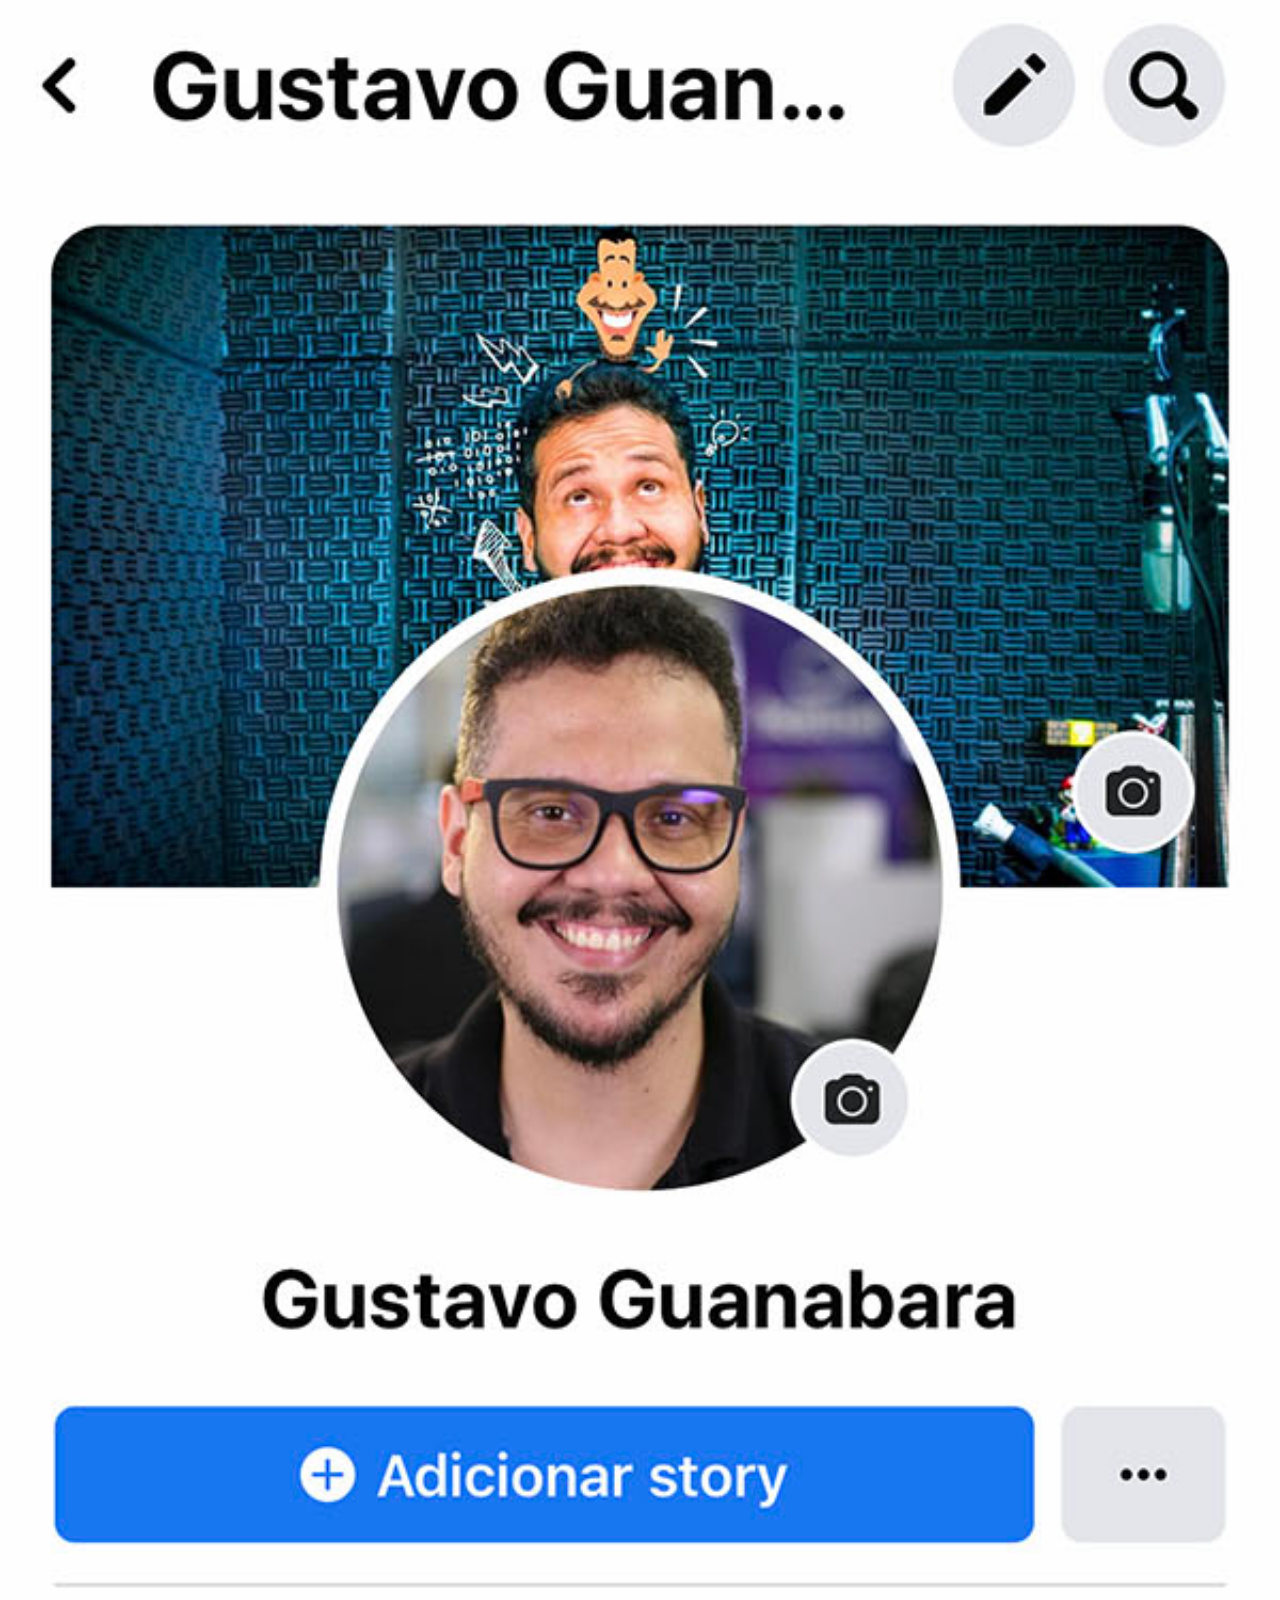
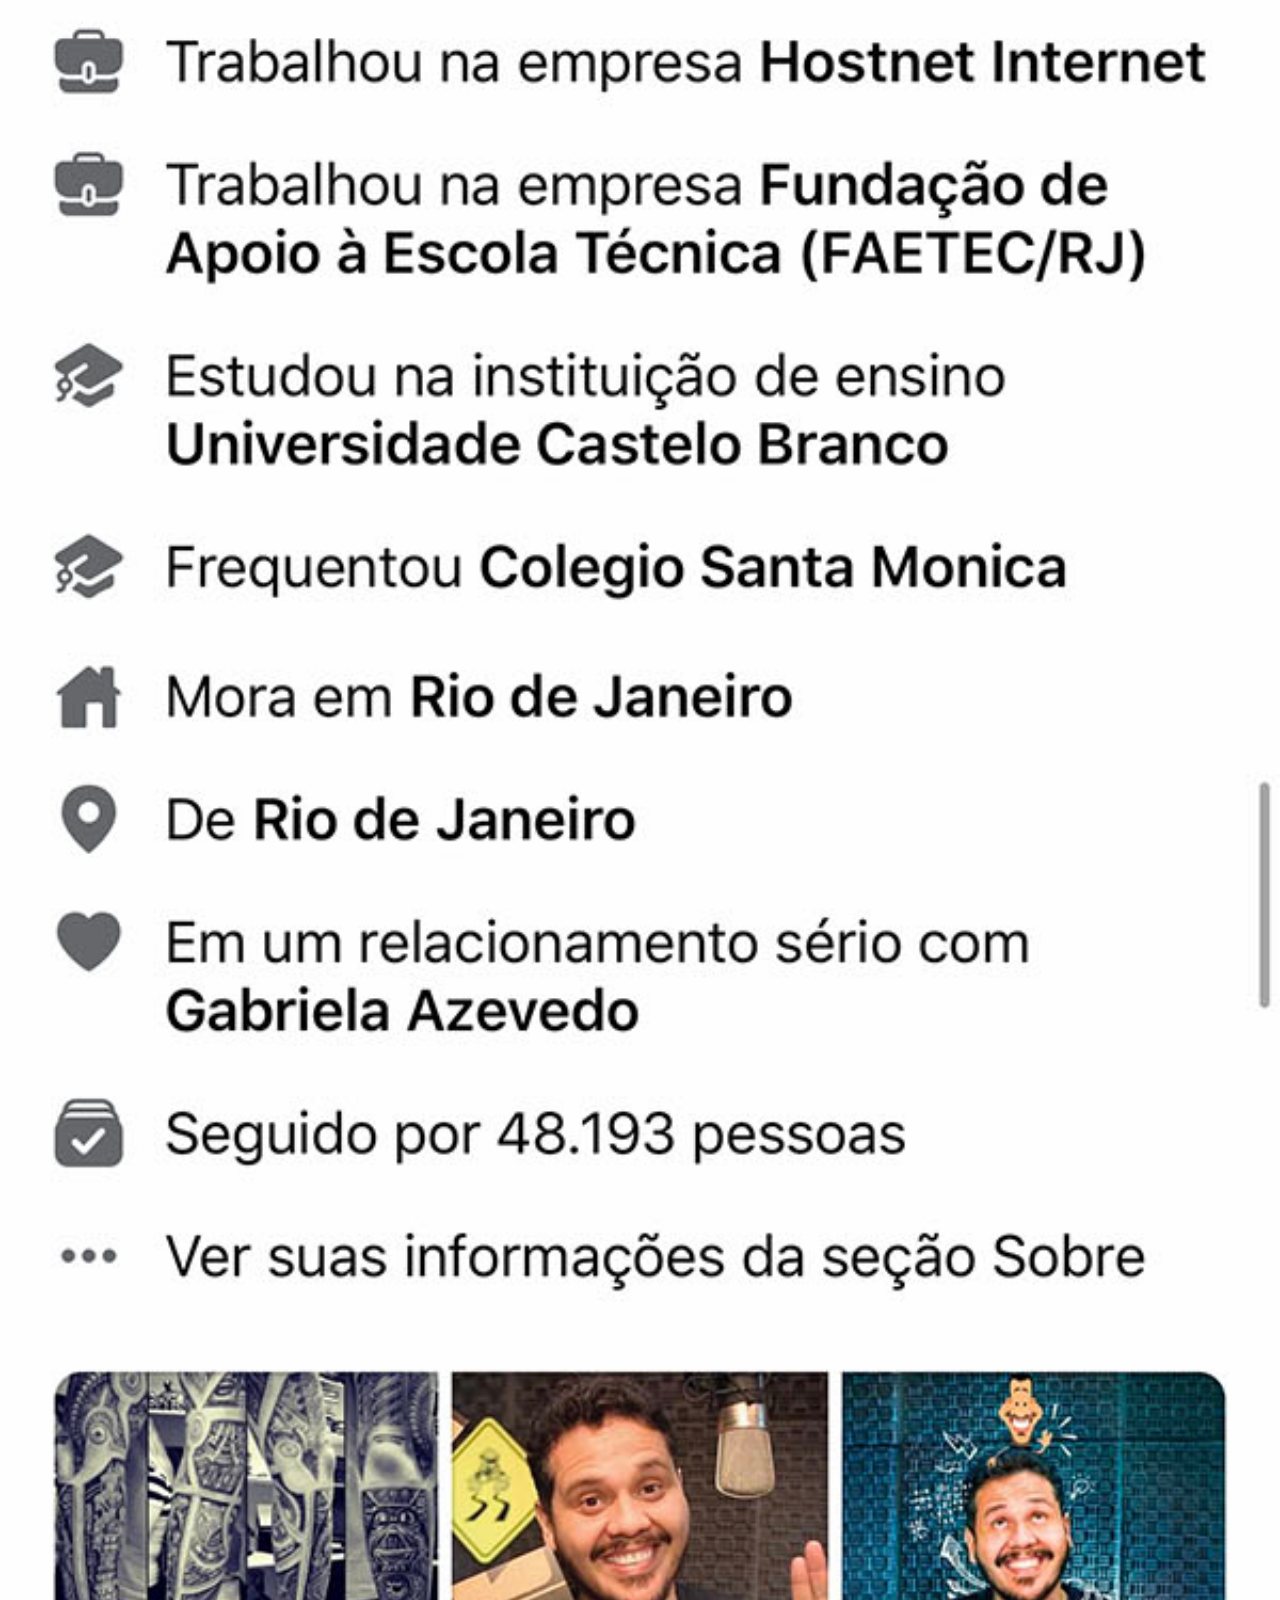
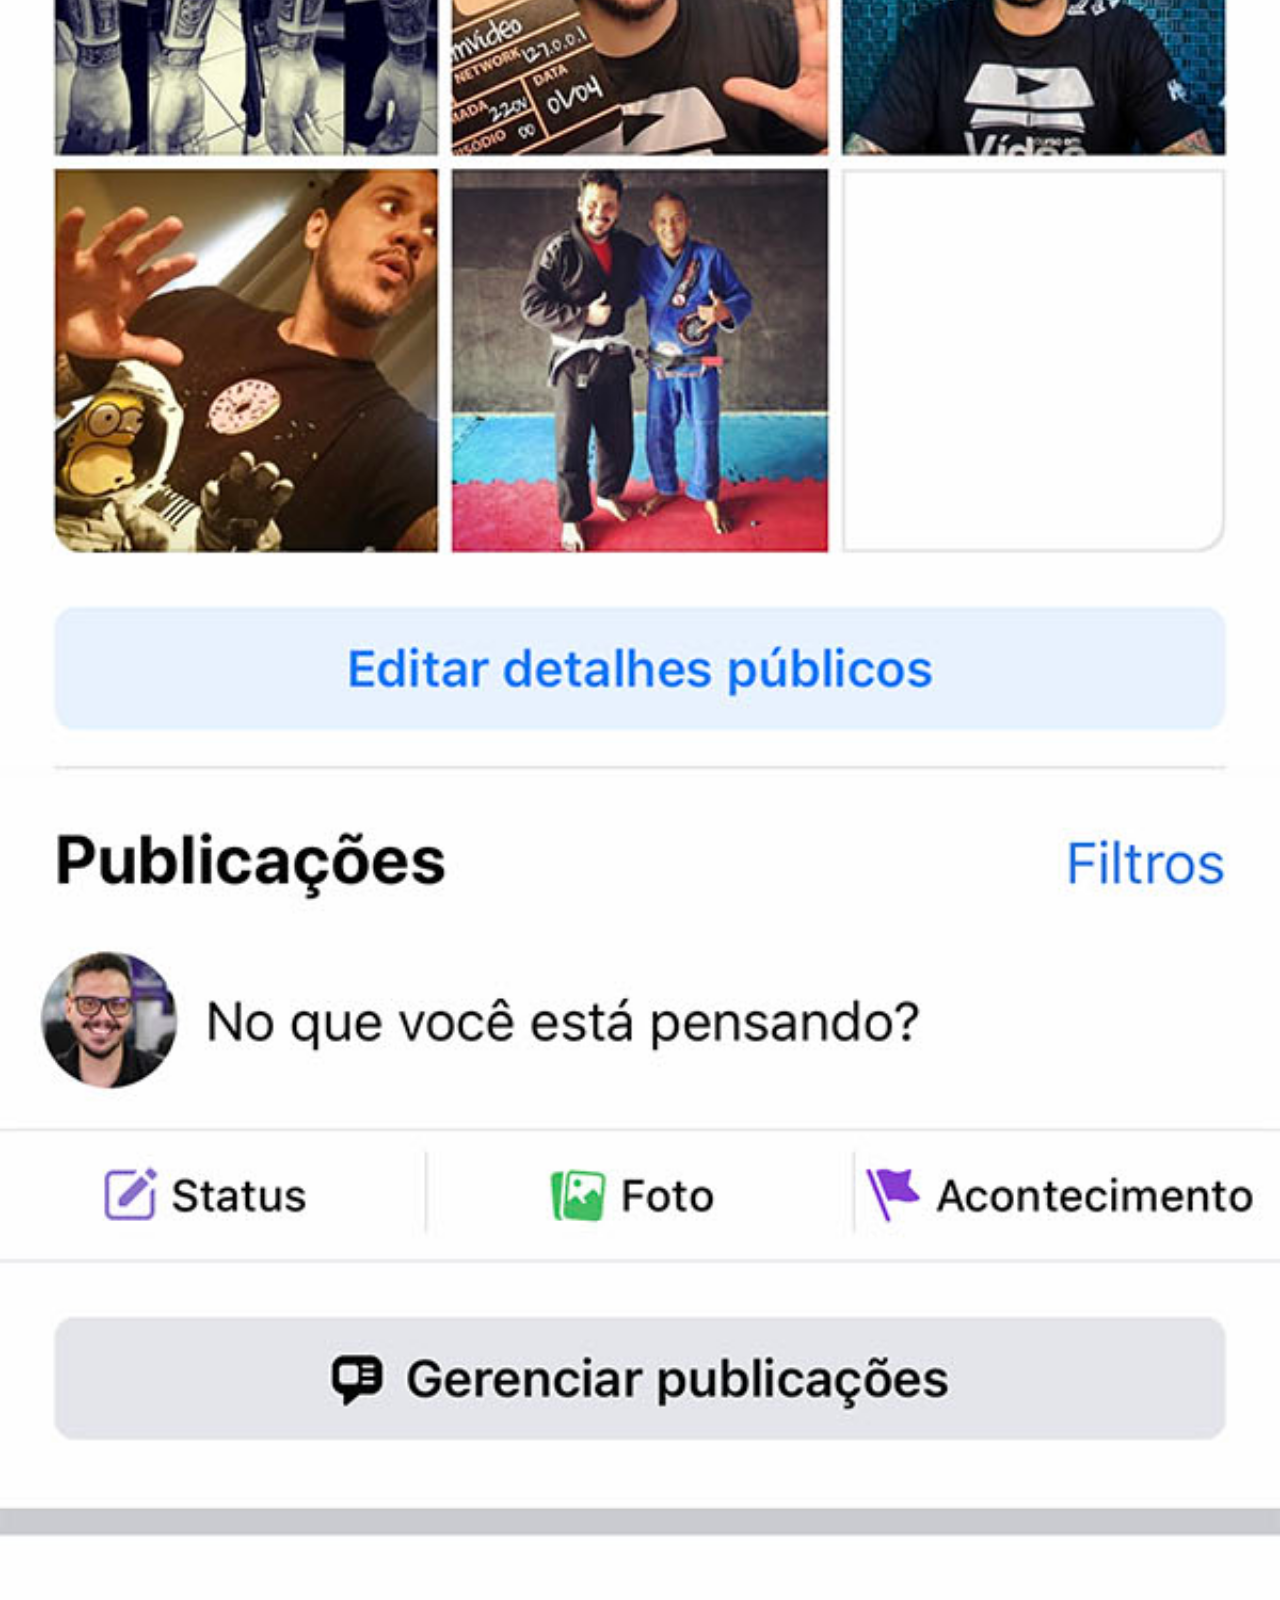
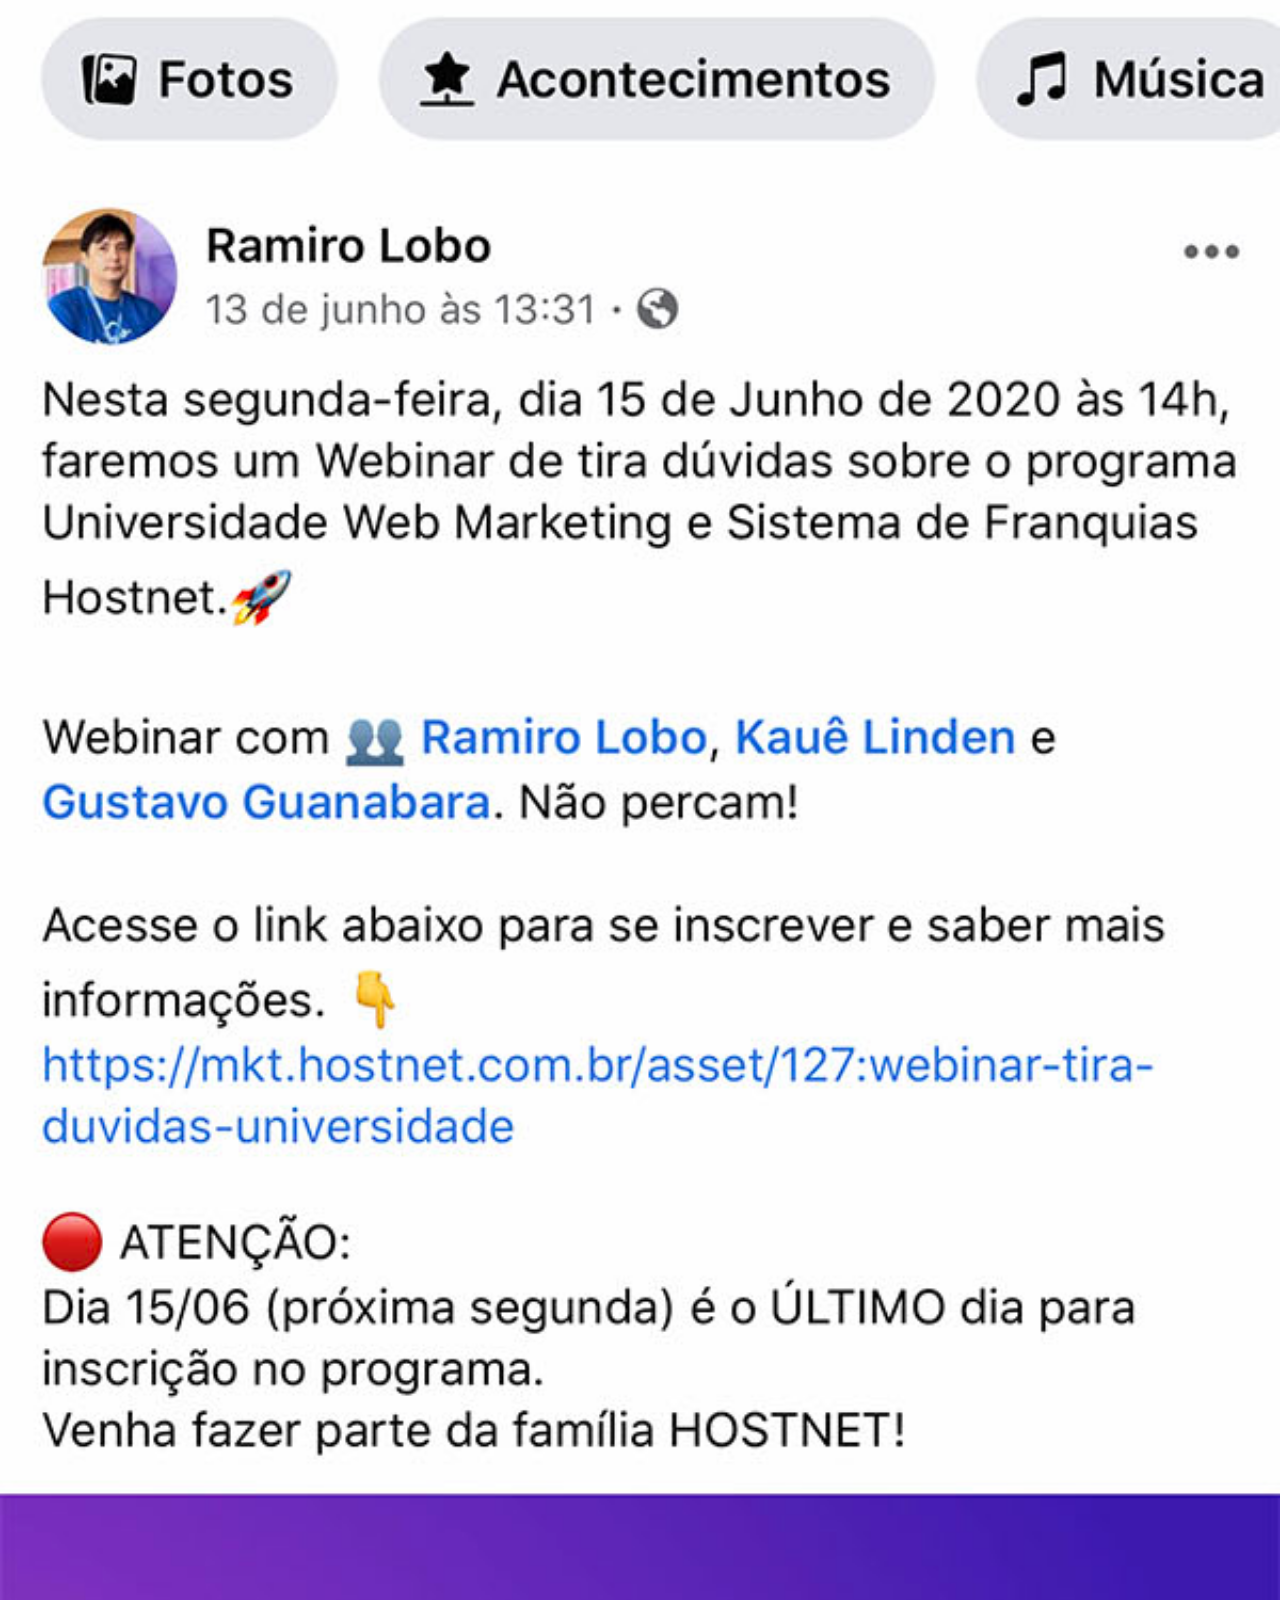
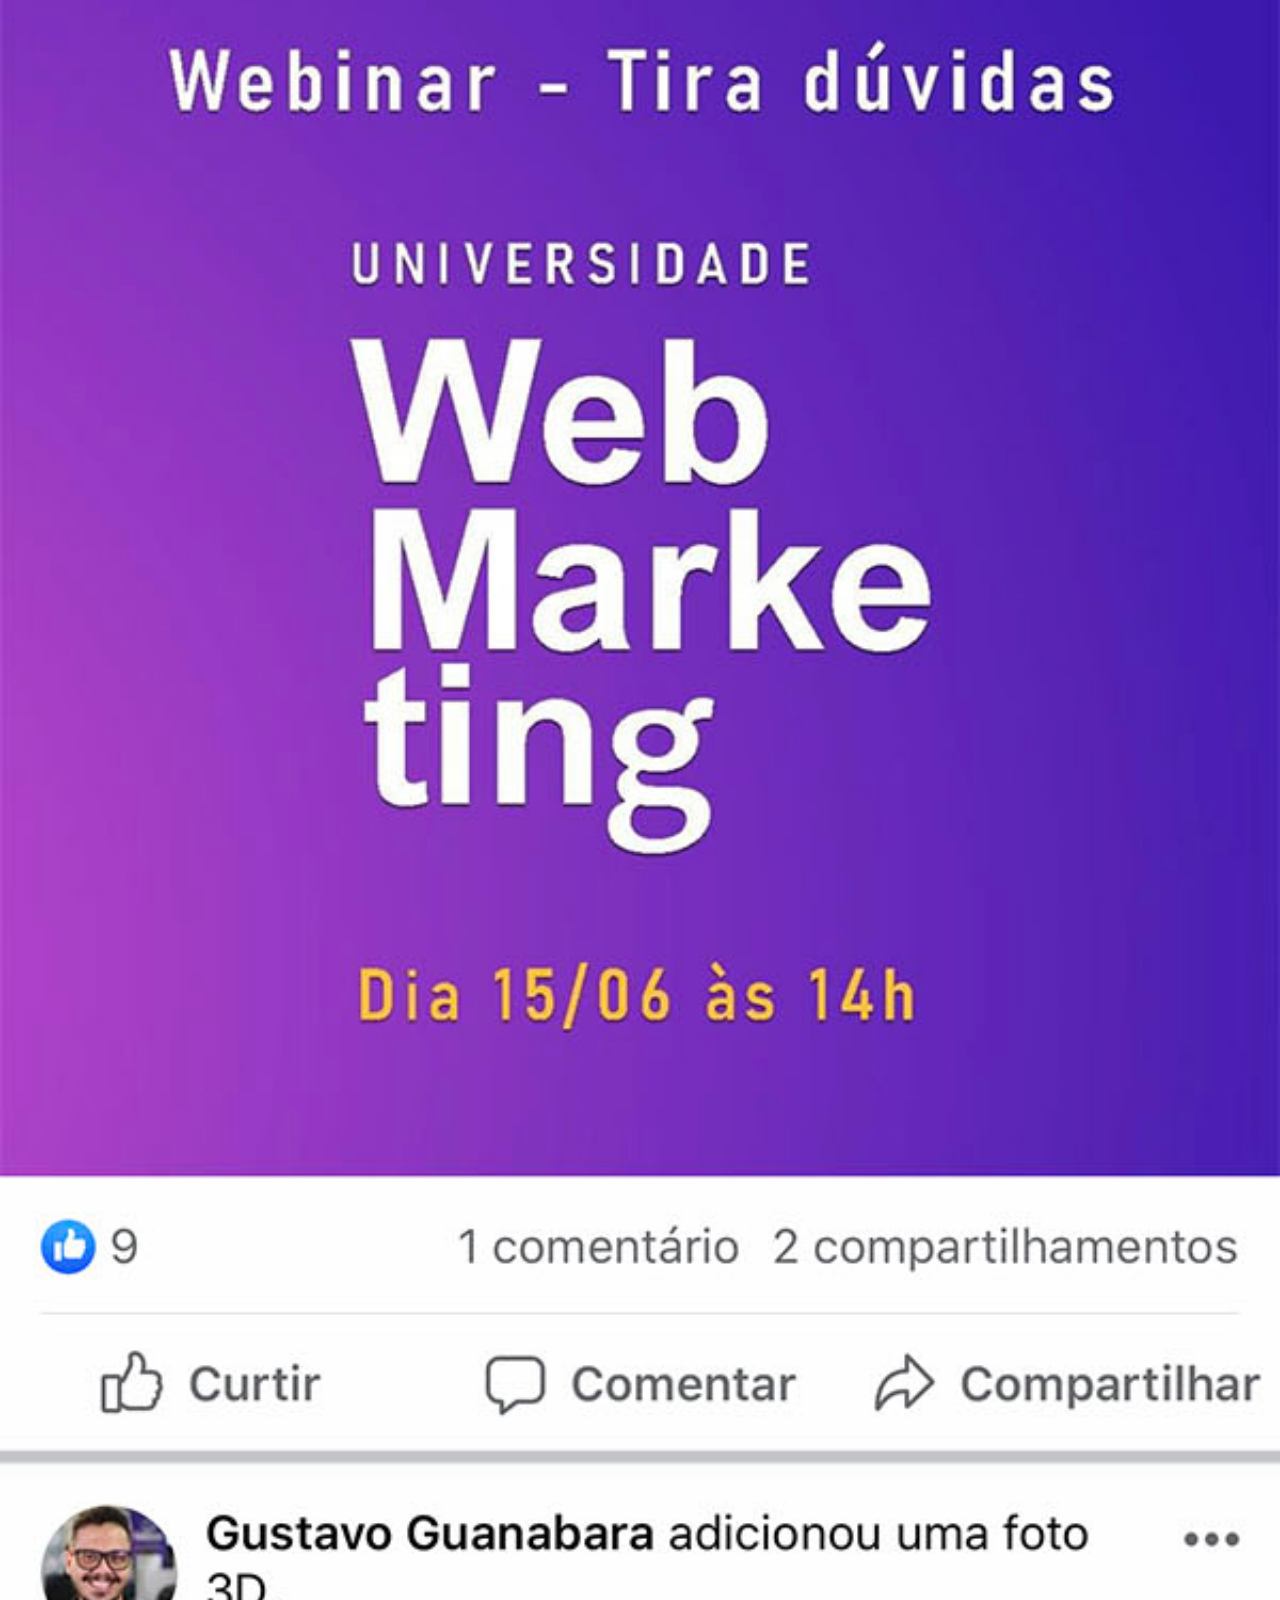
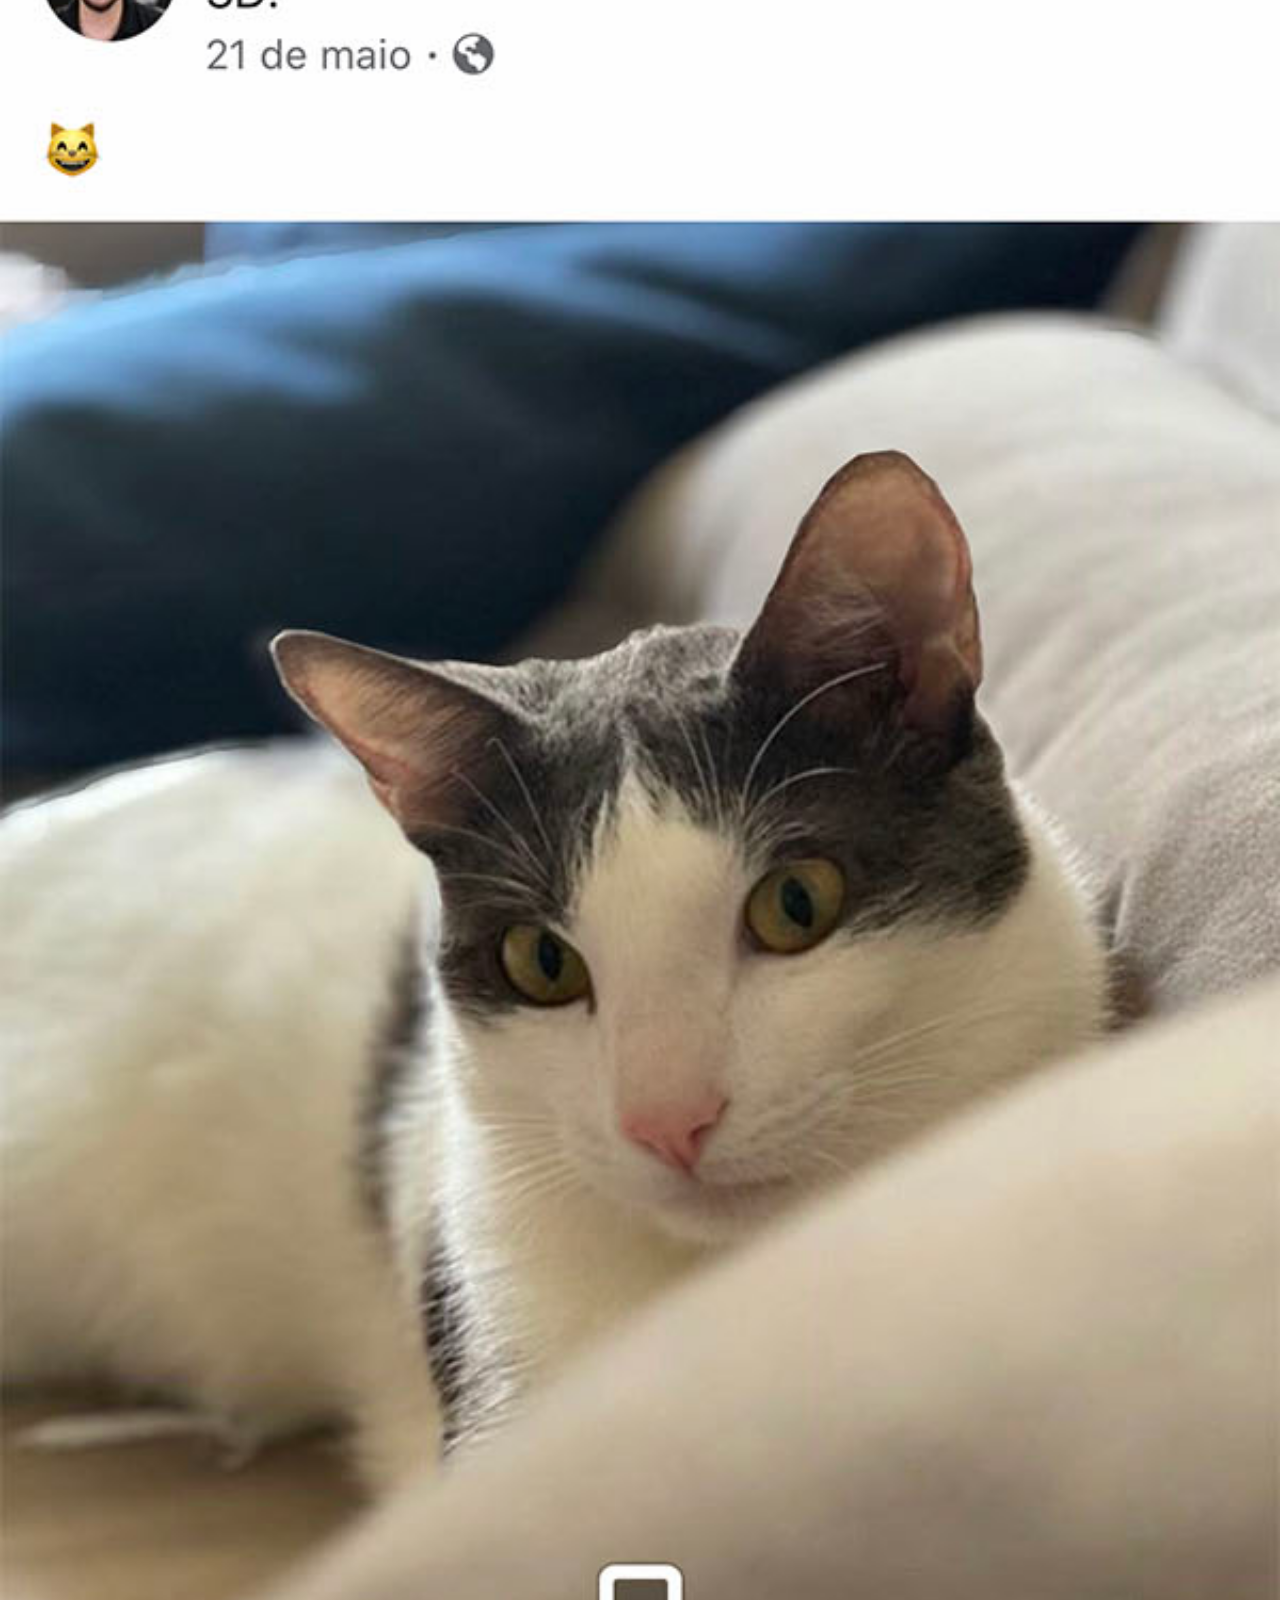
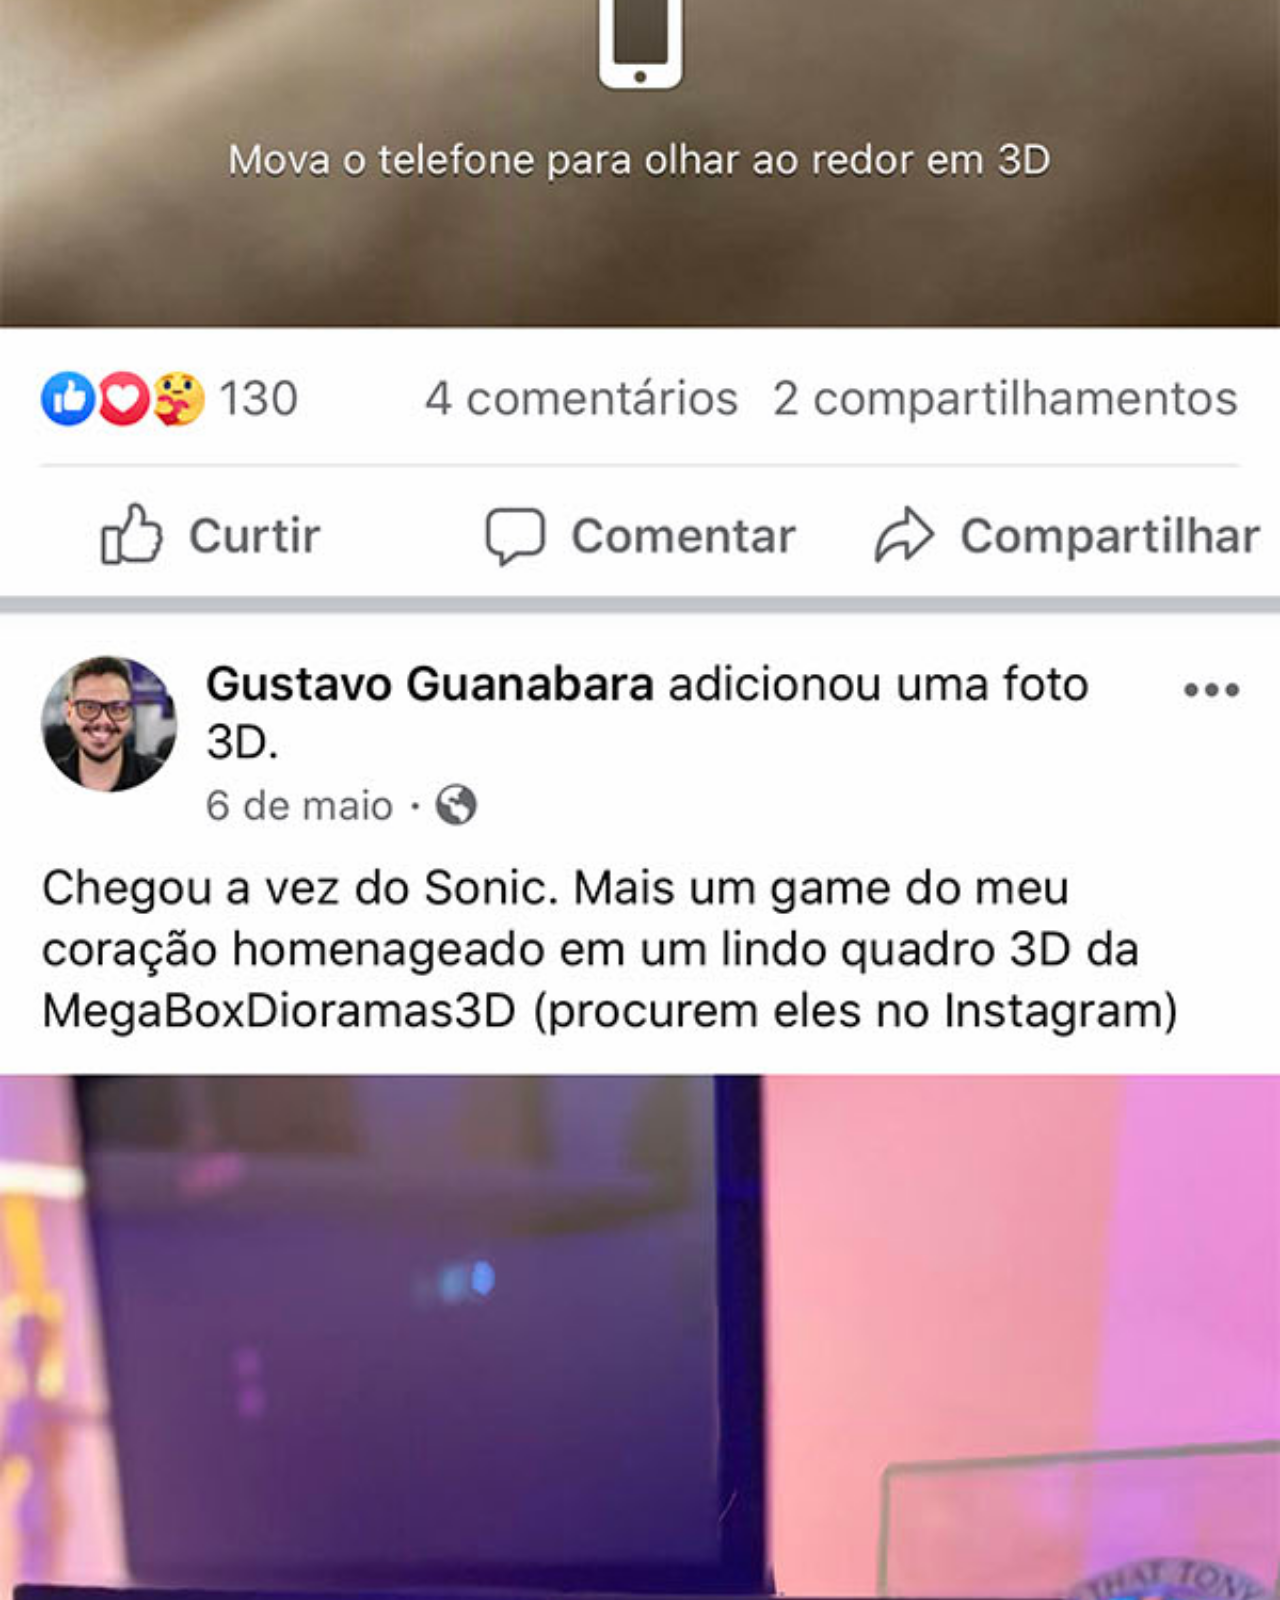
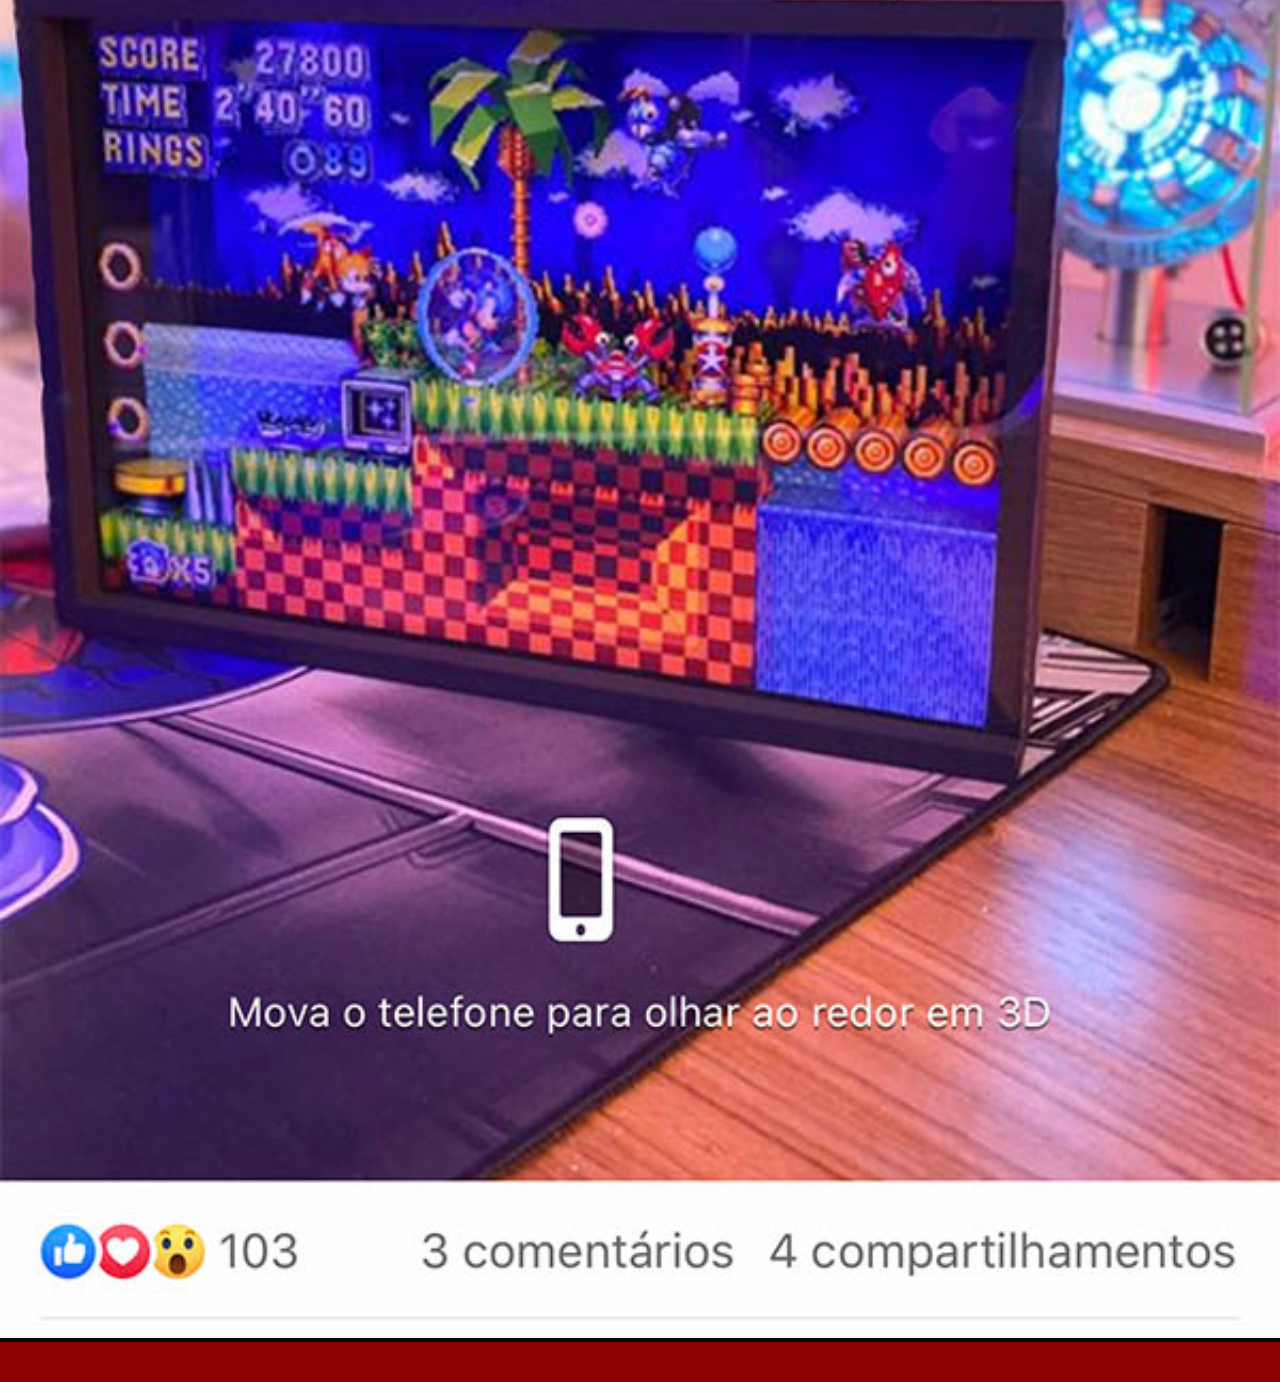
==== facebook.html @ b07ea2fc "redes sociais" ====
<!DOCTYPE html>
<html lang="en">
<head>
    <meta charset="UTF-8">
    <meta name="viewport" content="width=device-width, initial-scale=1.0">
    <title>Facebook</title>
    <link rel="stylesheet" href="/estilos/social.css">
</head>
<body>
    <img src="imagens/tela-facebook.jpg" alt="Facebook">
    <a href="https://www.facebook.com/cristhoferbrum"></a>
</body>
</html>
---- estilos/social.css ----
@charset "UTF-8";

* {
    margin: 0;
    font-family: Arial, Helvetica, sans-serif;
}

body {
    background-color: black;
}

::-webkit-scrollbar {
    width: 0;
    height: 0;
}

img {
    width: 100vw;
}

a {
    display: block;
    background-color: darkred;
    color: white;
    padding: 20px;
    text-align: center;
    font-weight: bolder;
    text-decoration: none;
}

a:hover {
    background-color: red;
}
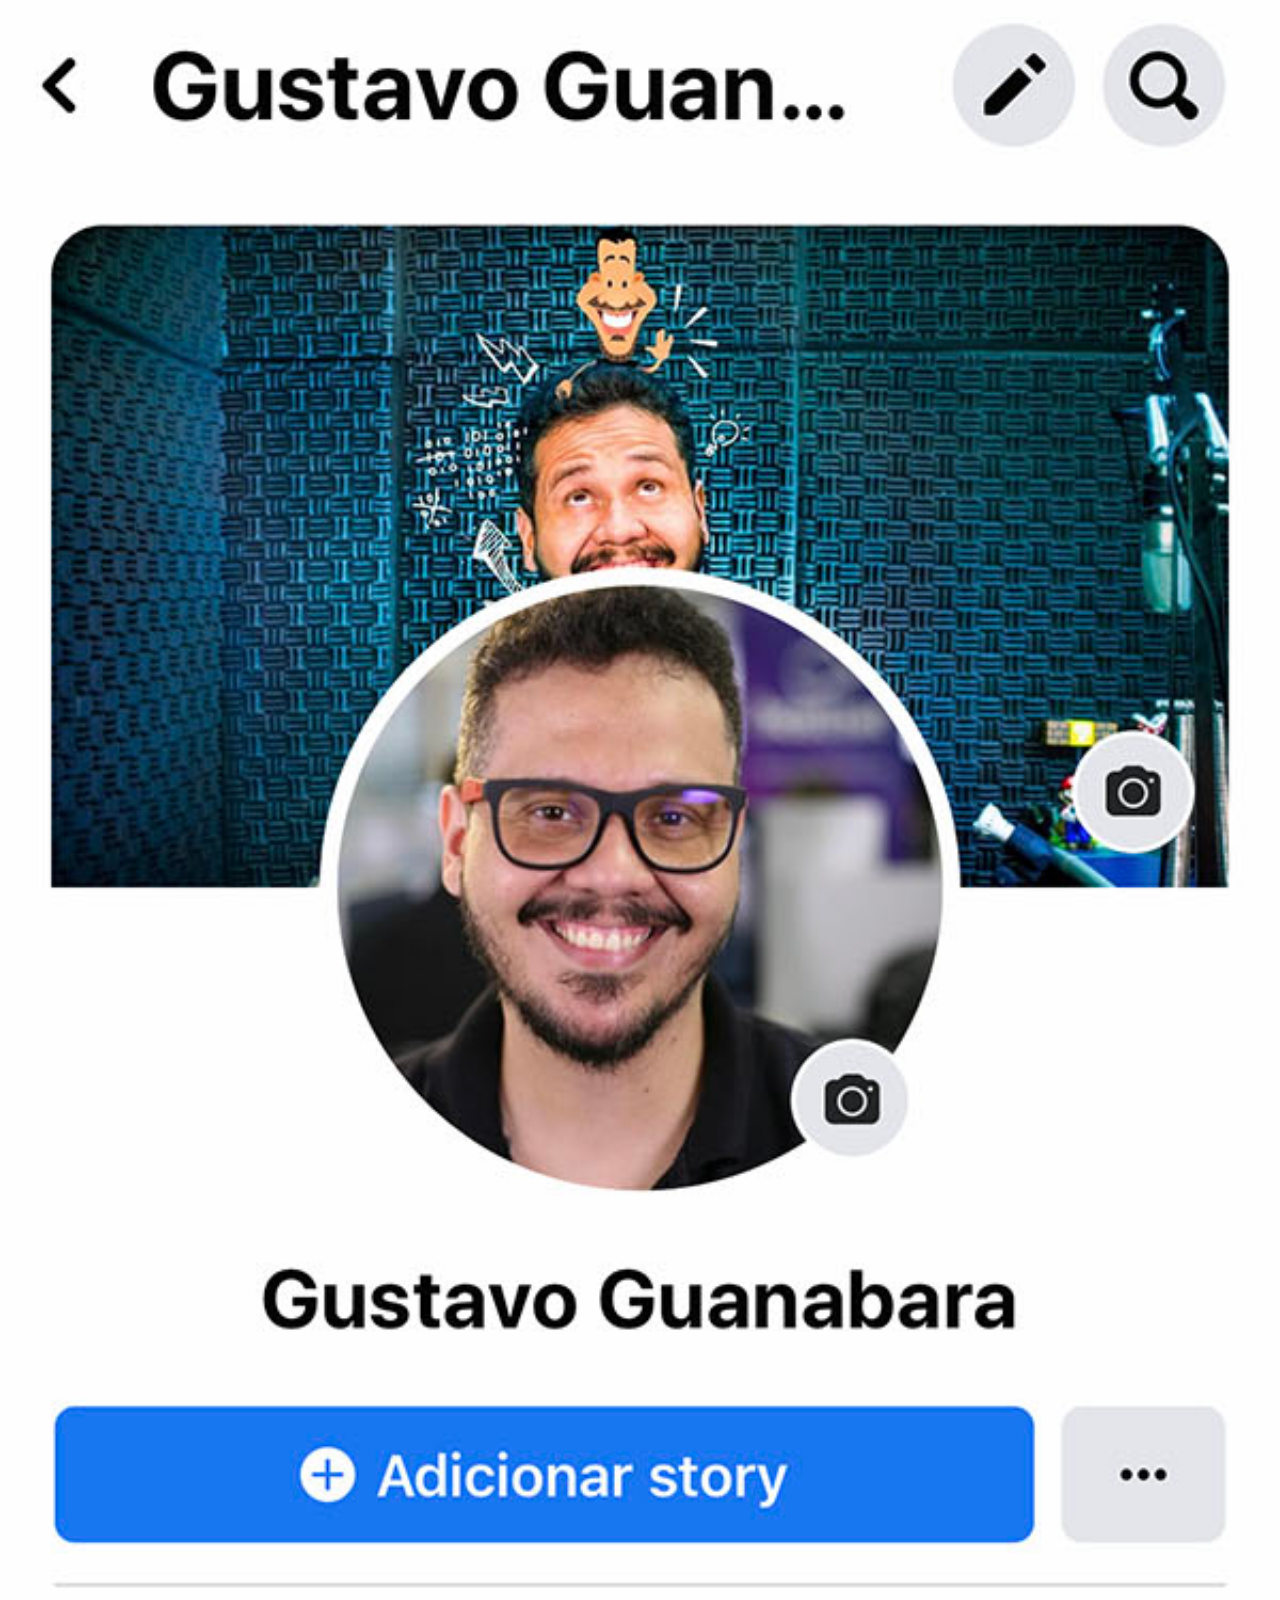
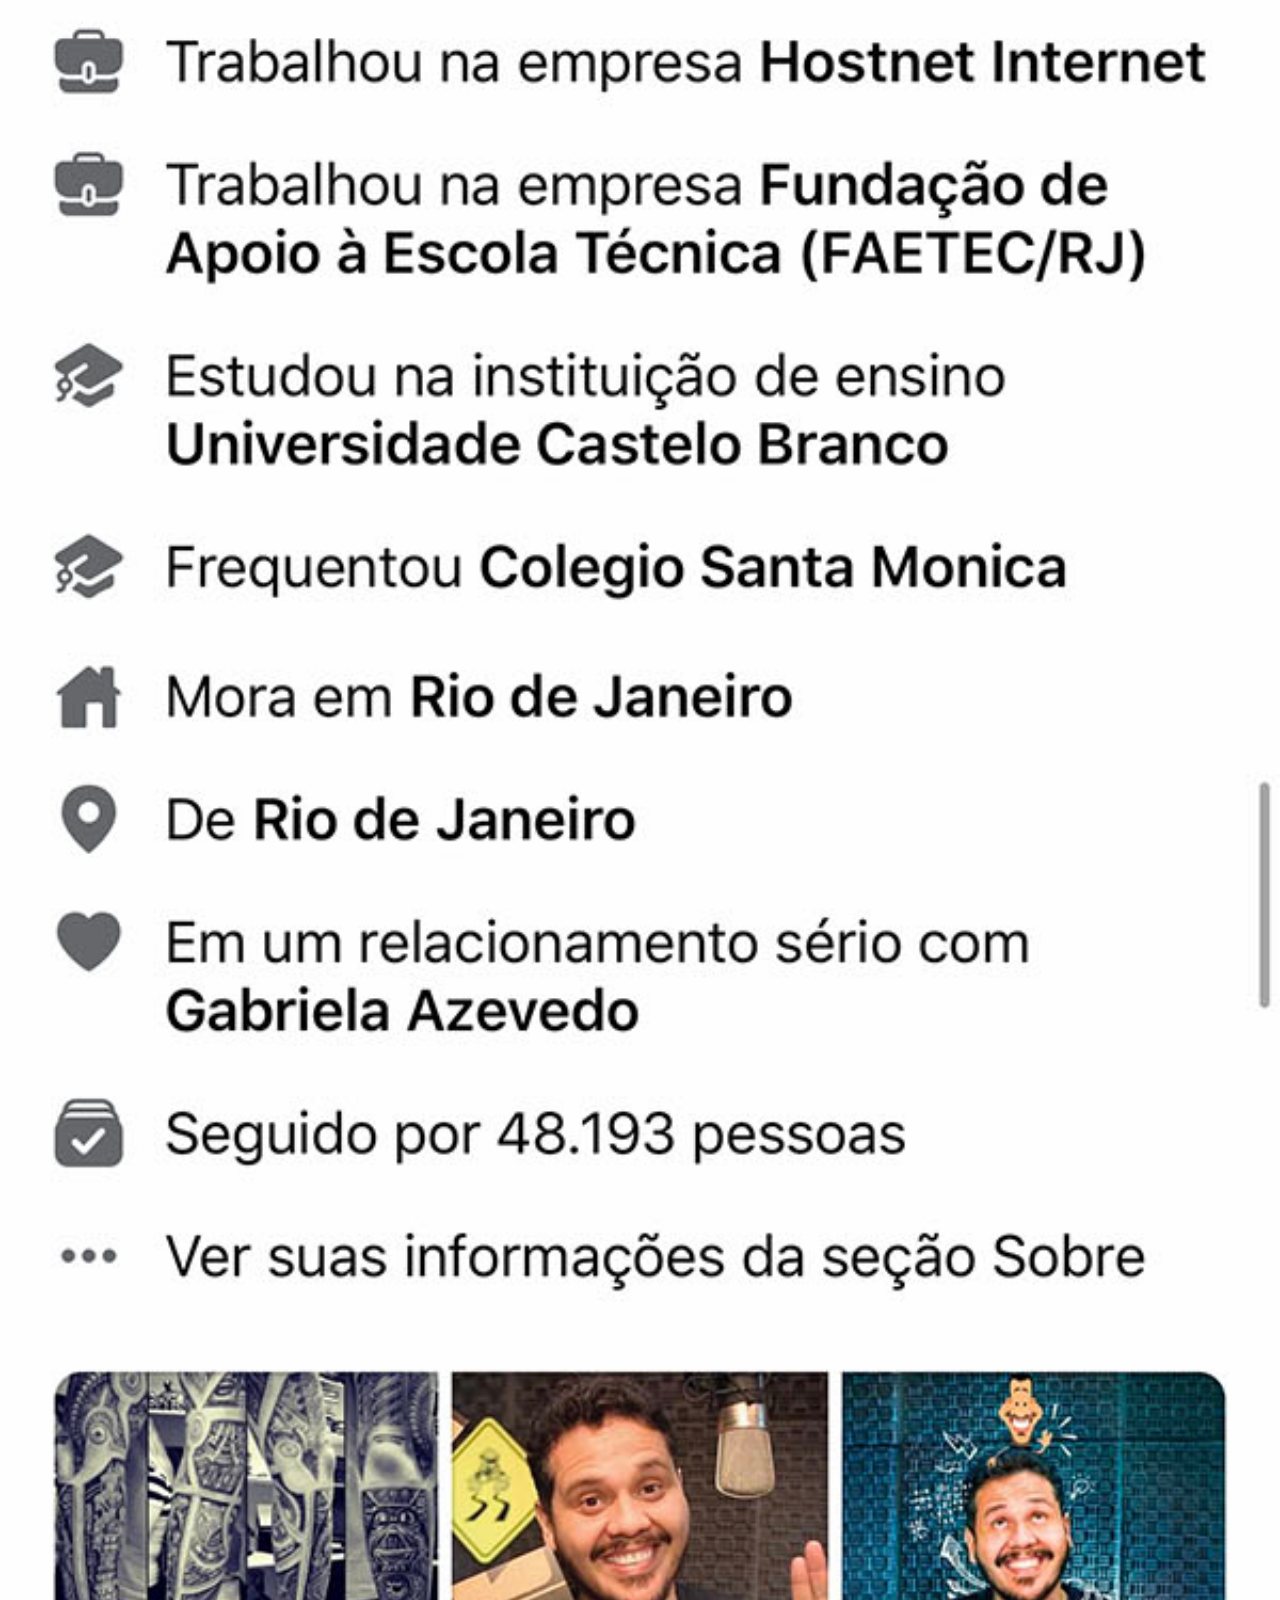
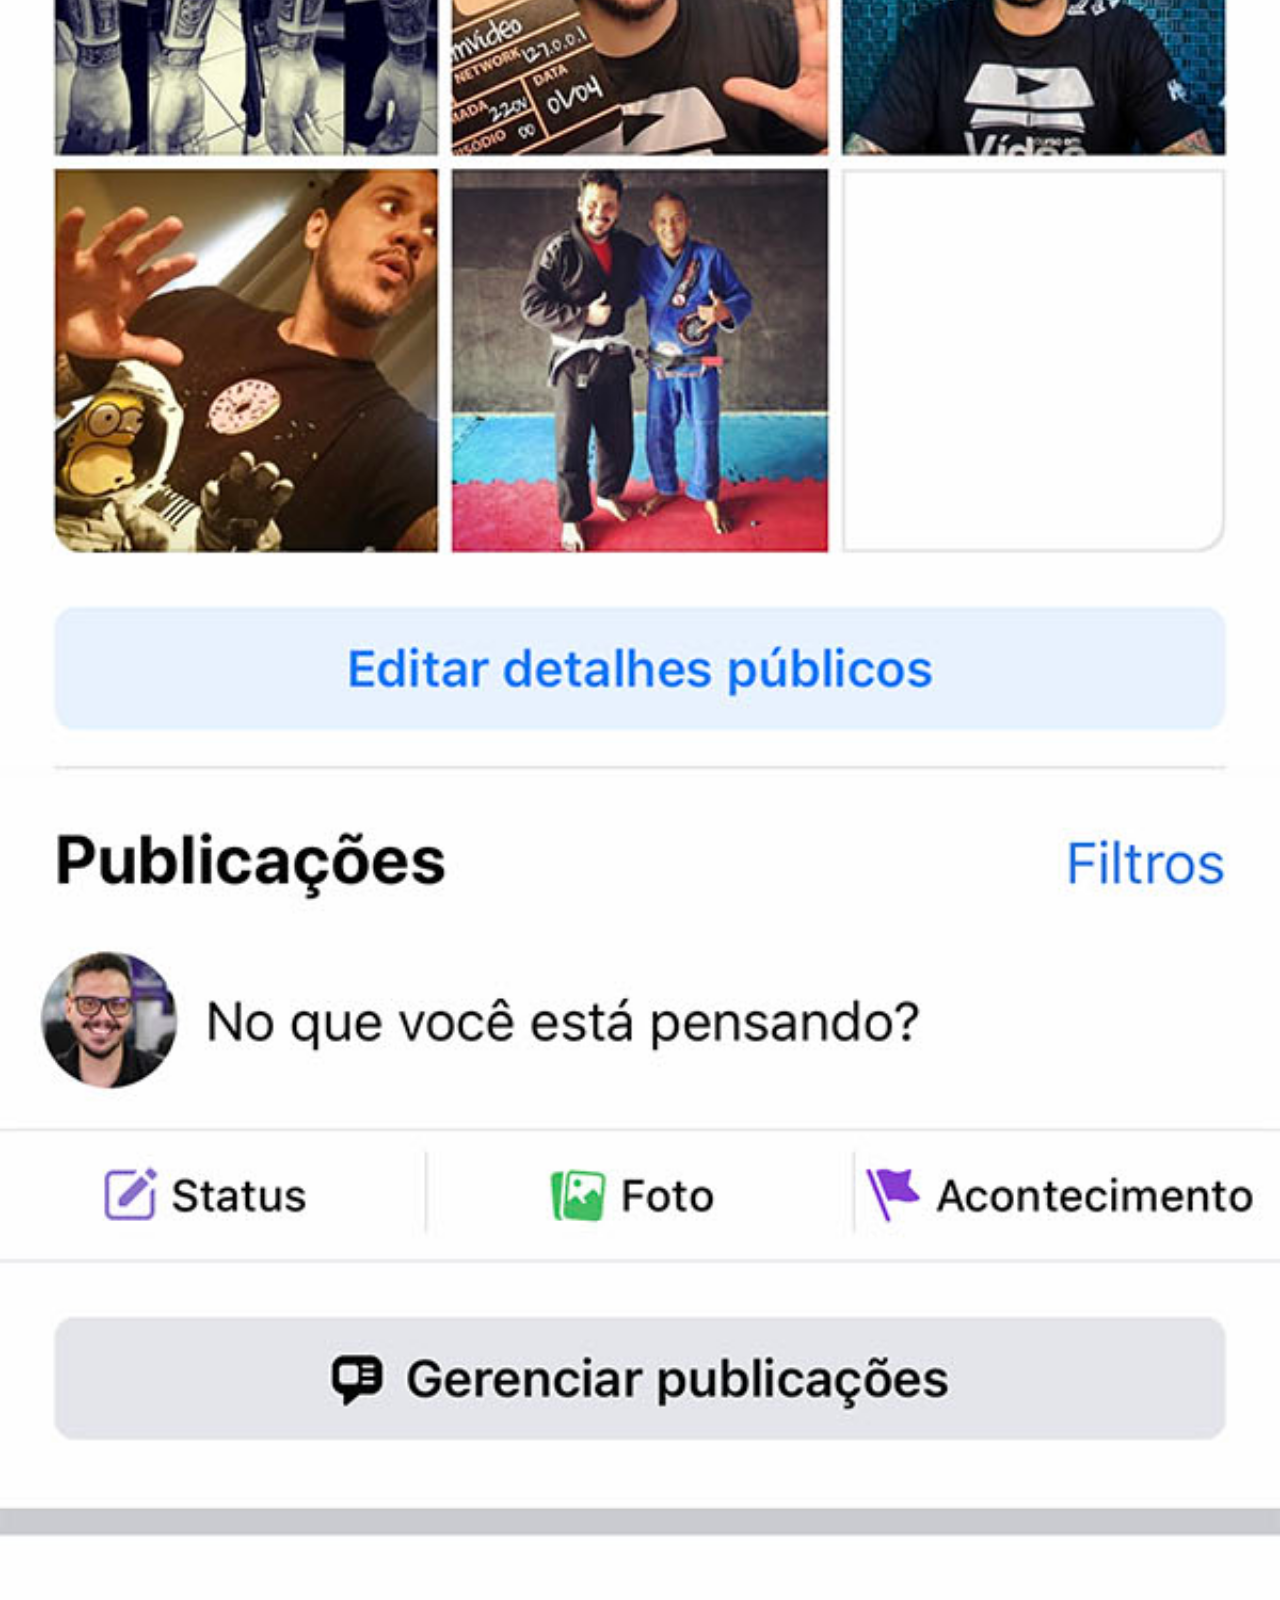
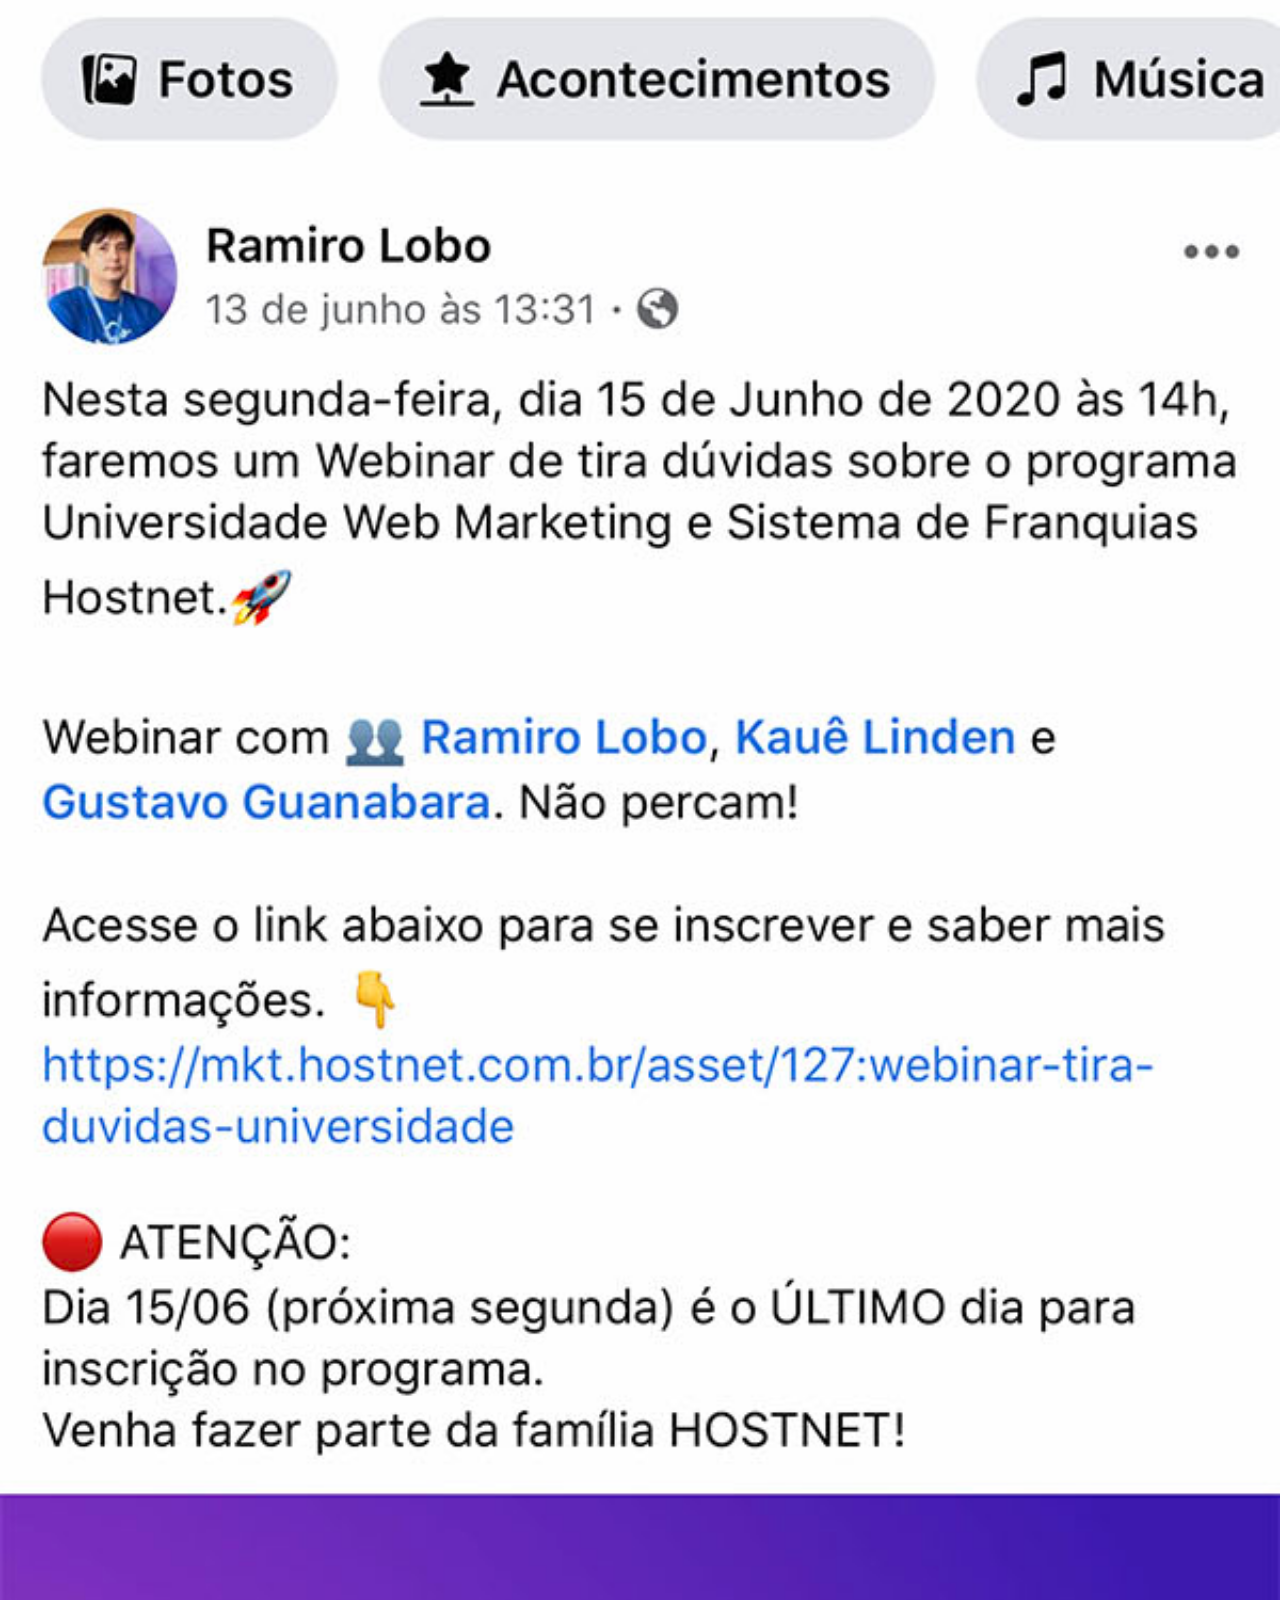
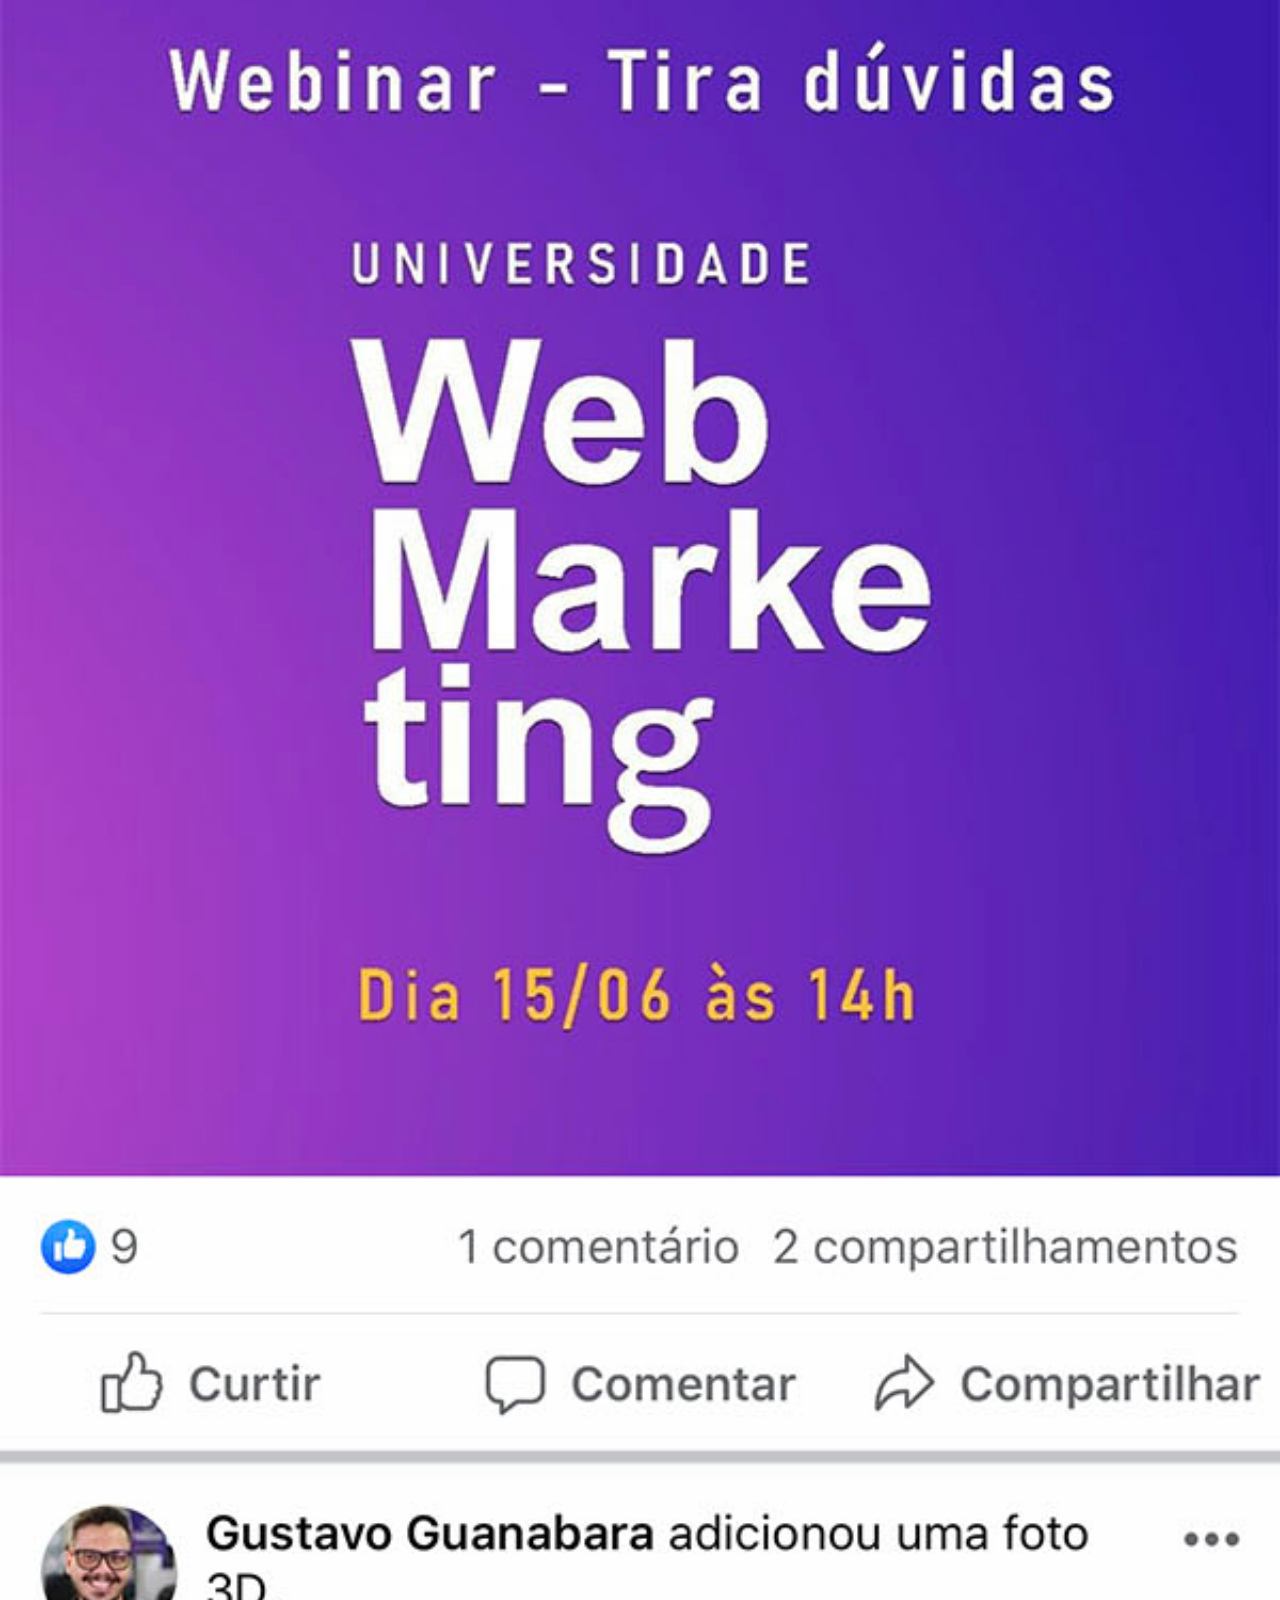
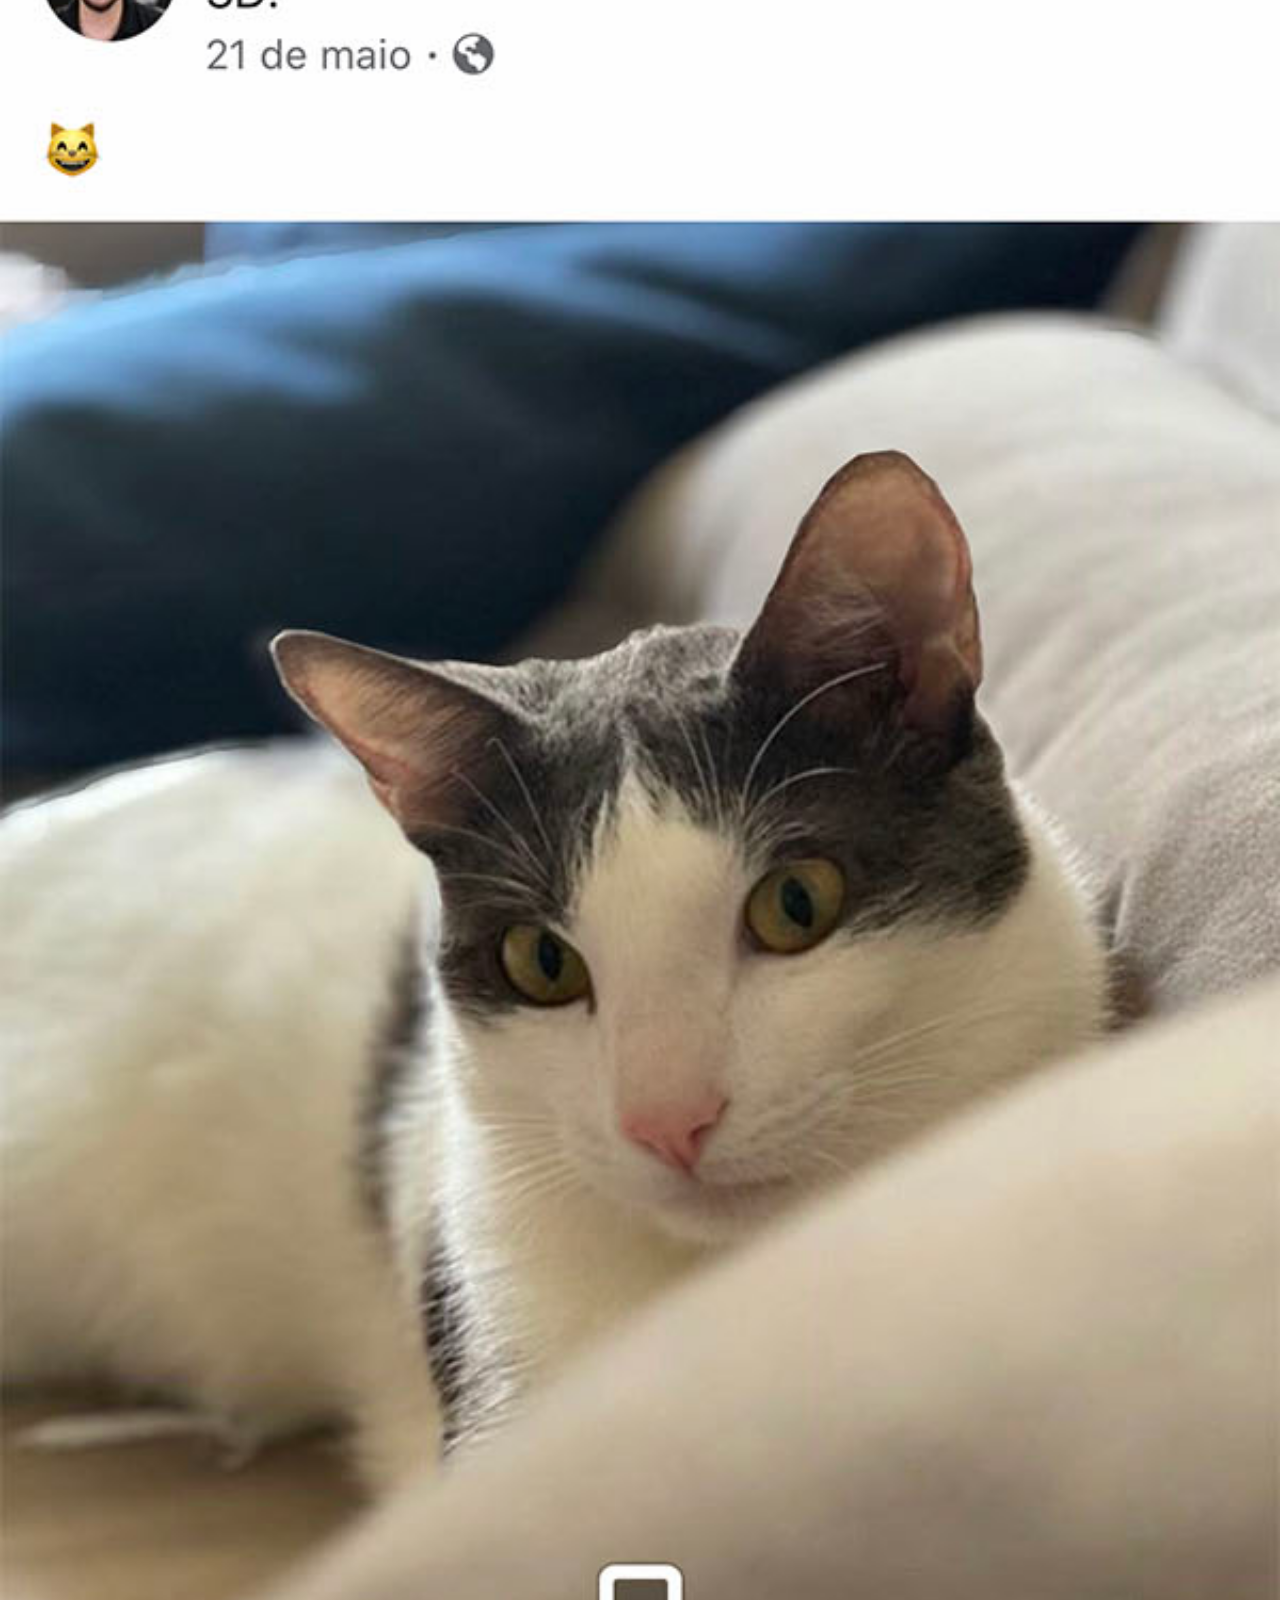
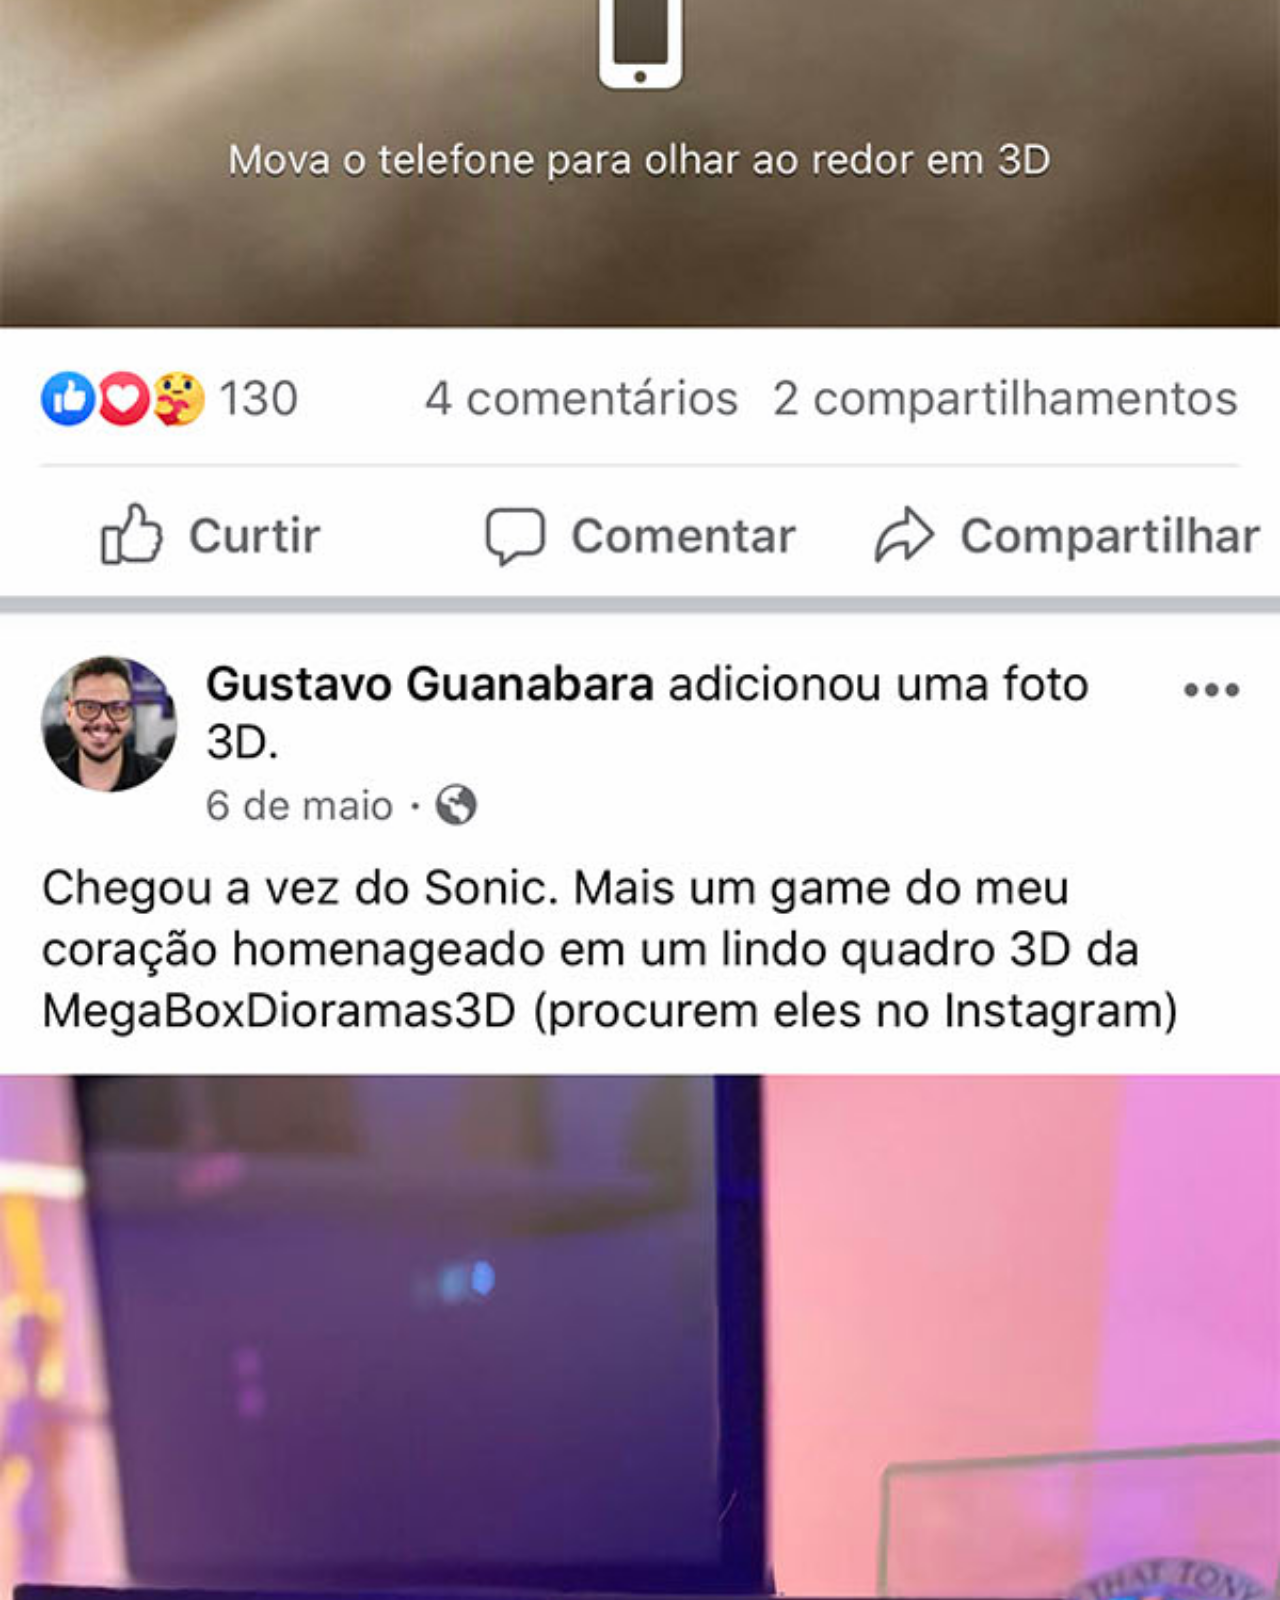
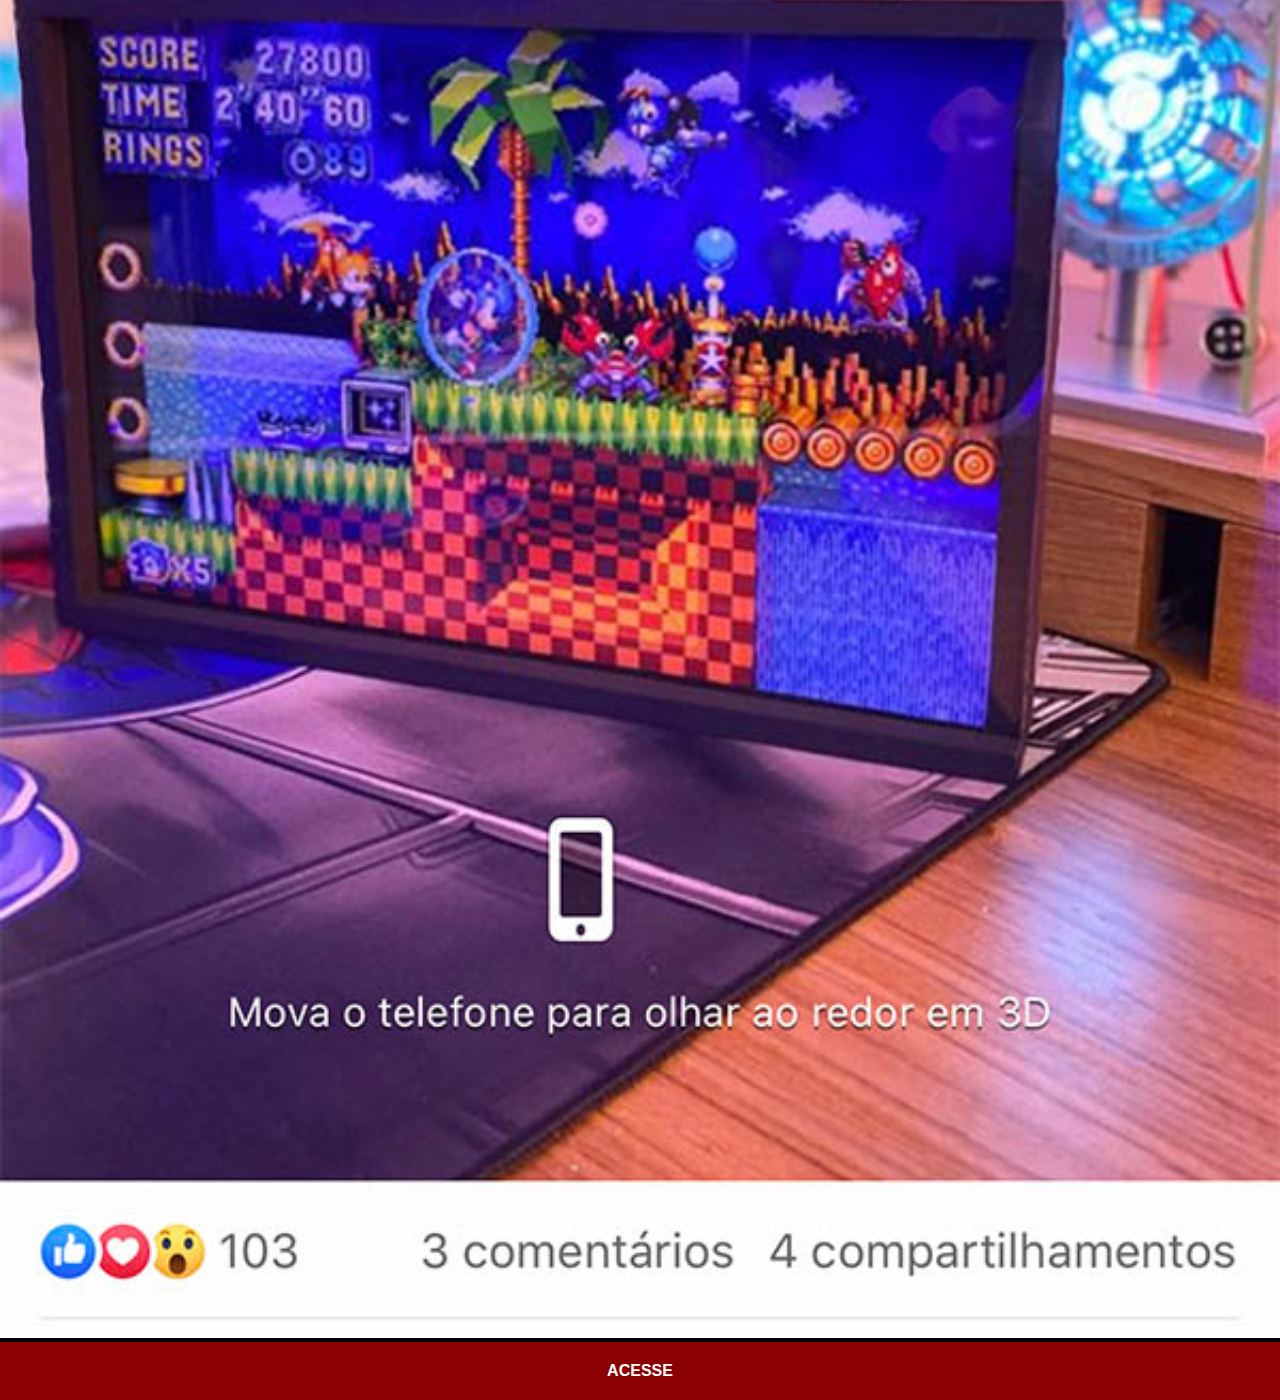
==== commit 172f71a2: "redes sociais" ====
--- a/facebook.html
+++ b/facebook.html
@@ -8,6 +8,6 @@
 </head>
 <body>
     <img src="imagens/tela-facebook.jpg" alt="Facebook">
-    <a href="https://www.facebook.com/cristhoferbrum"></a>
+    <a href="https://www.facebook.com/cristhoferbrum" target="_blank">ACESSE</a>
 </body>
 </html>